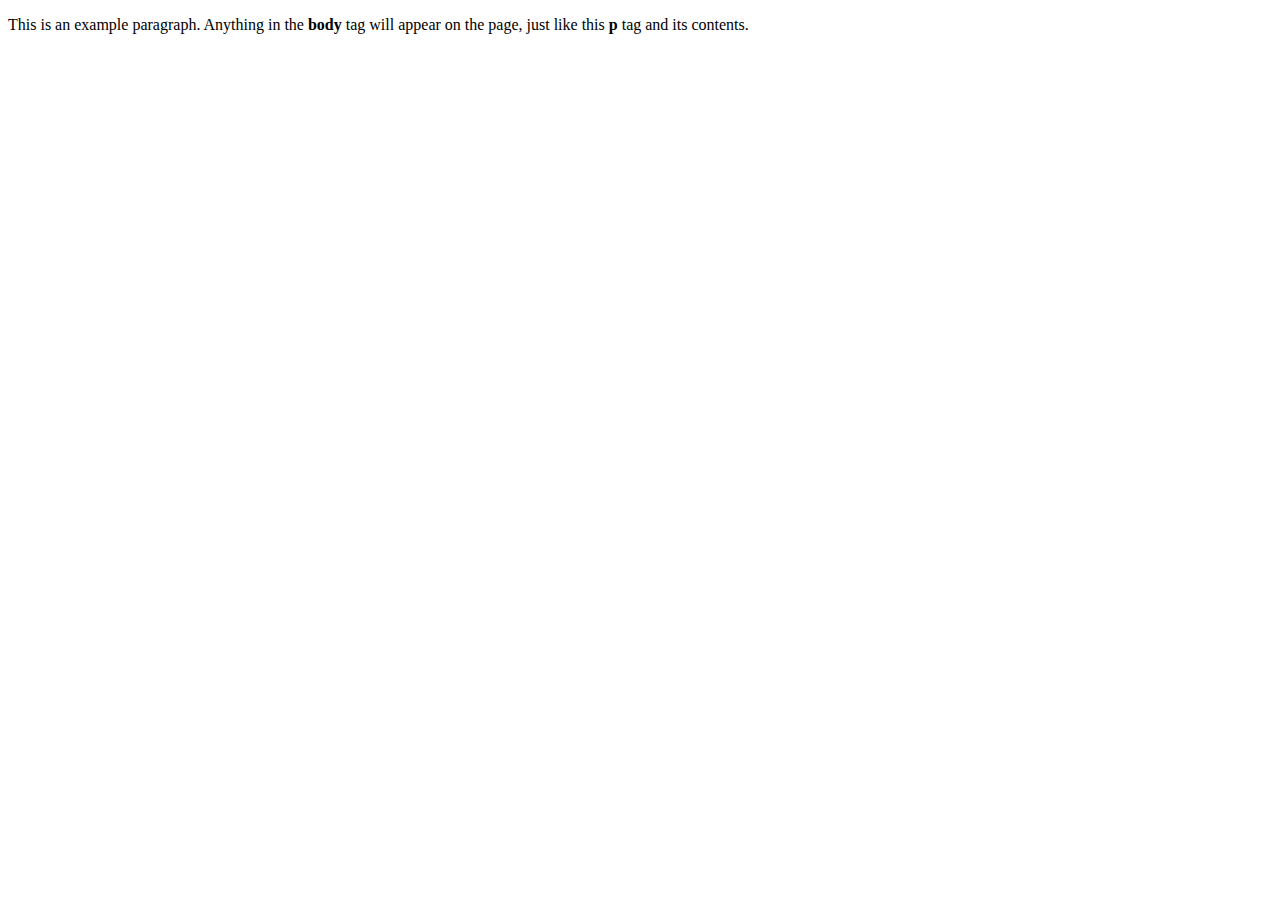
==== index.html @ 9cbc8c25 "create index v3" ====
<!doctype html>
<html>
  <head>
    <title>This is the title of the webpage!</title>
  </head>
  <body>
    <p>This is an example paragraph. Anything in the <strong>body</strong> tag will appear on the page, just like this <strong>p</strong> tag and its contents.</p>
  </body>
</html>
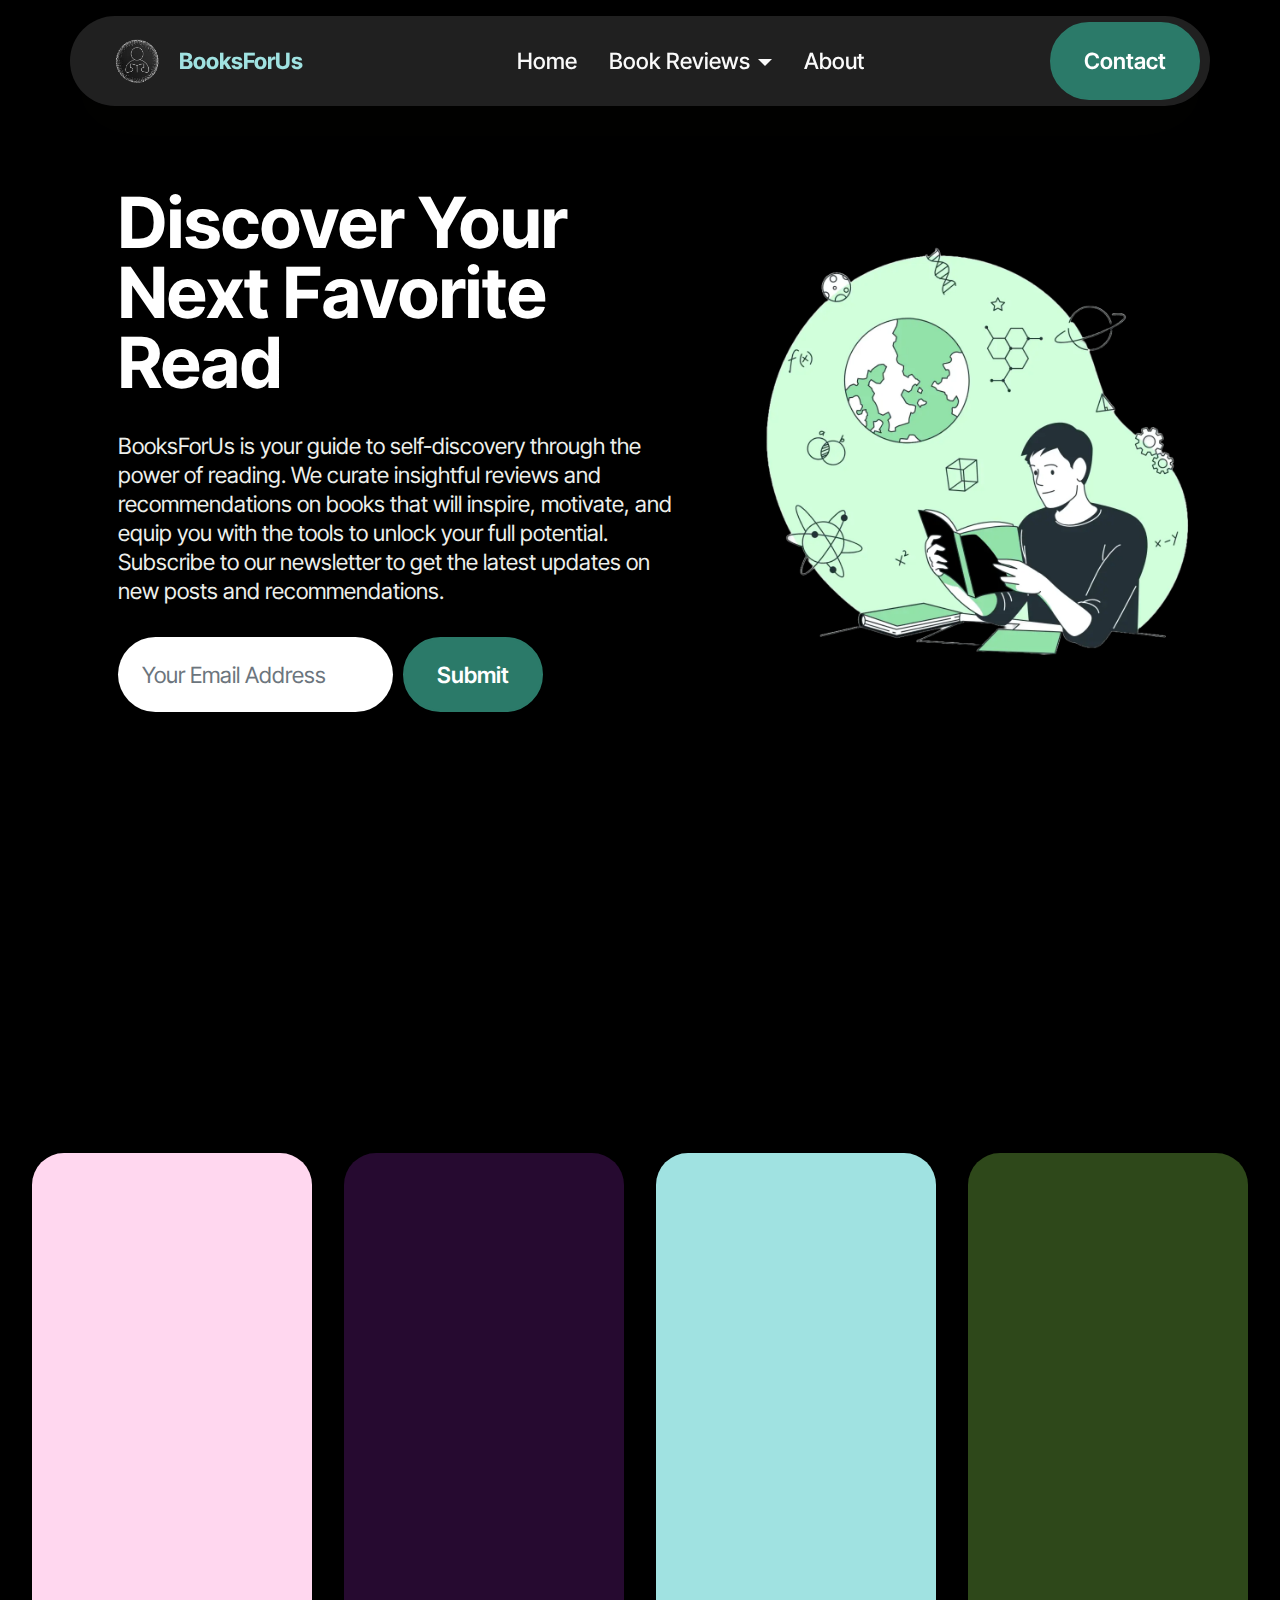
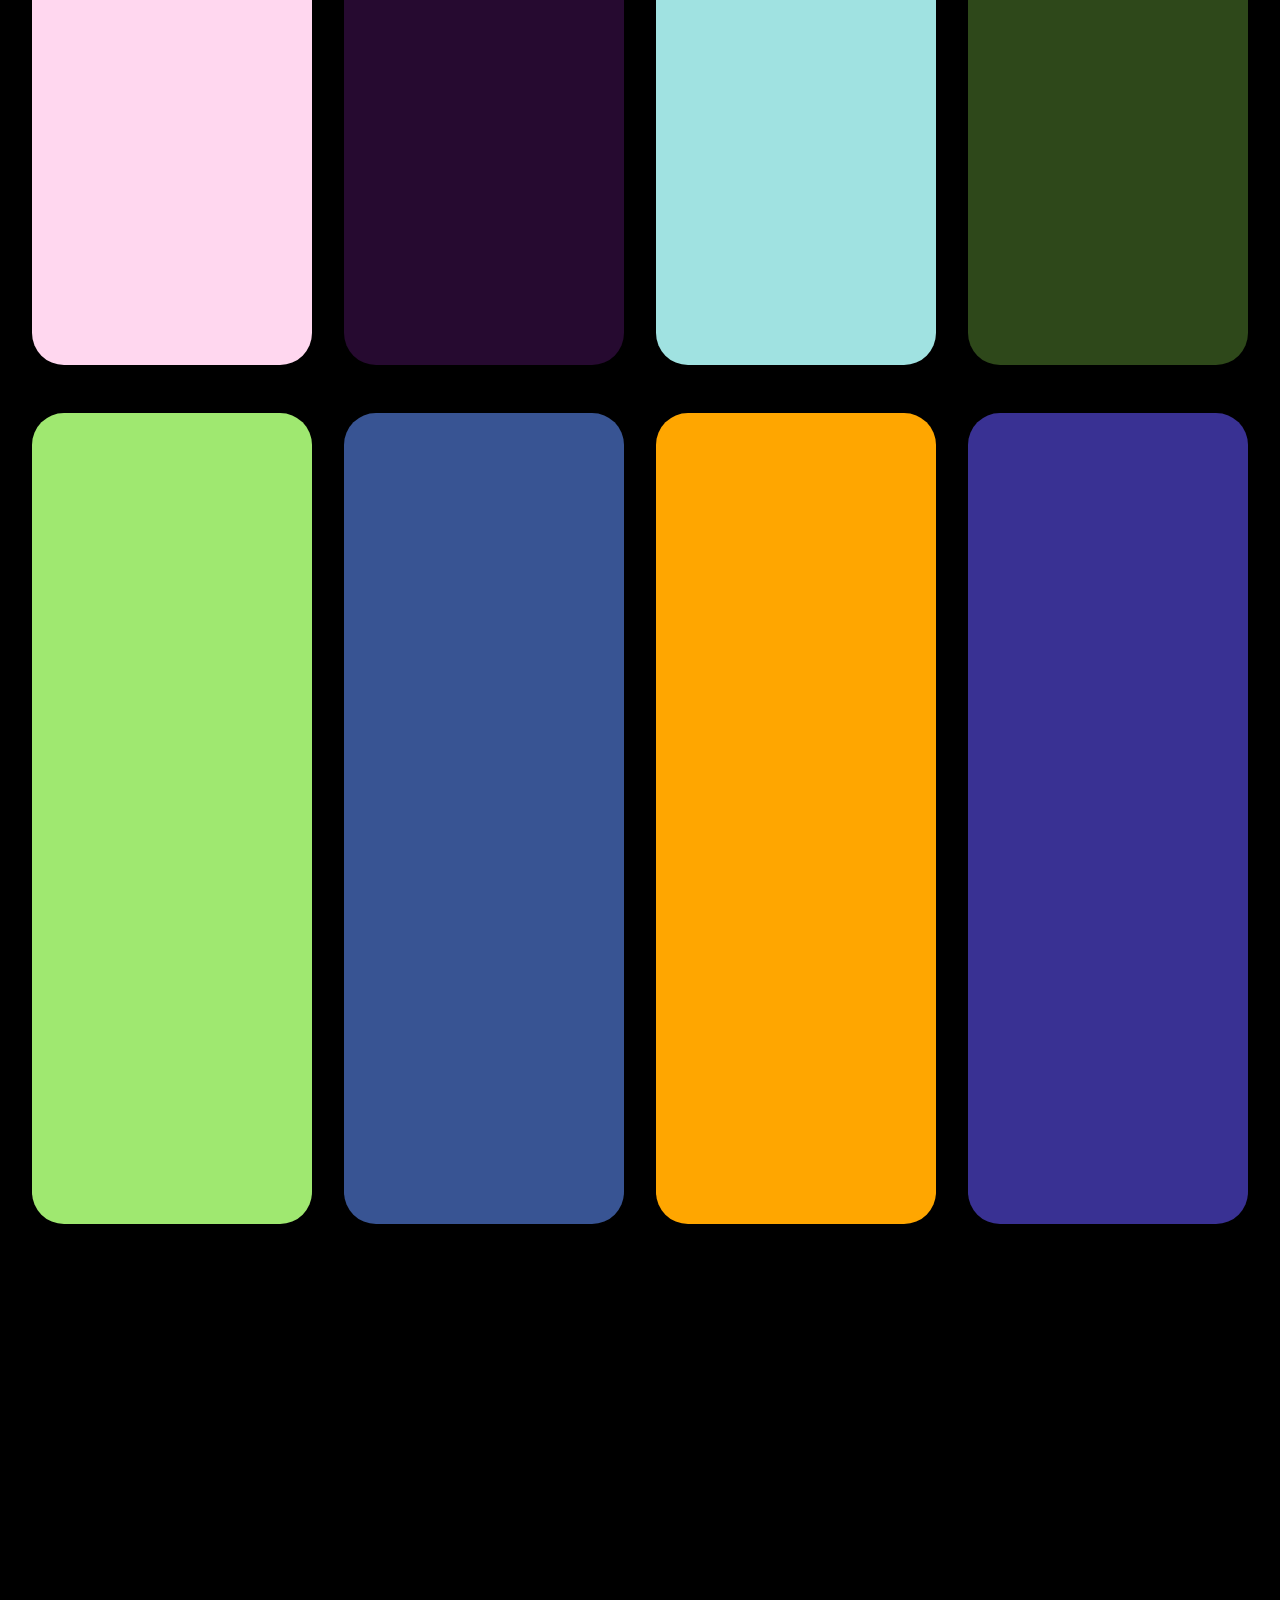
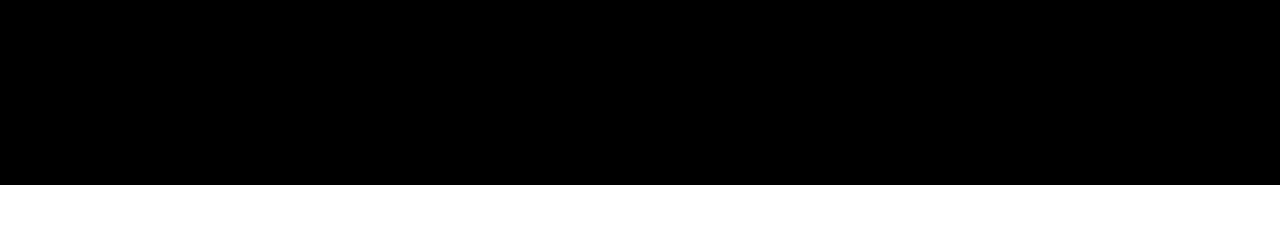
==== commit 1c40be1a: "V1 Draft" ====
--- a/index.html
+++ b/index.html
@@ -1,9 +1,320 @@
-<!doctype html>
-<html>
-  <head>
-    <title>This is the title of the webpage!</title>
-  </head>
-  <body>
-    <p>This is an example paragraph. Anything in the <strong>body</strong> tag will appear on the page, just like this <strong>p</strong> tag and its contents.</p>
+<!DOCTYPE html>
+<html  >
+<head>
+  <!-- Site made with Mobirise Website Builder v5.9.6, https://mobirise.com -->
+  <meta charset="UTF-8">
+  <meta http-equiv="X-UA-Compatible" content="IE=edge">
+  <meta name="generator" content="Mobirise v5.9.6, mobirise.com">
+  <meta name="twitter:card" content="summary_large_image"/>
+  <meta name="twitter:image:src" content="assets/images/index-meta.png">
+  <meta property="og:image" content="assets/images/index-meta.png">
+  <meta name="twitter:title" content="Books For Us">
+  <meta name="viewport" content="width=device-width, initial-scale=1, minimum-scale=1">
+  <link rel="shortcut icon" href="assets/images/screen-shot-2023-12-08-at-5.05.07-pm-96x90.png" type="image/x-icon">
+  <meta name="description" content="BooksForUs is your guide to self-discovery through the power of reading. We curate insightful reviews and recommendations on books that will inspire, motivate, and equip you with the tools to unlock your full potential. Subscribe to our newsletter to get the latest updates on new posts and recommendations.">
+  
+  
+  <title>Books For Us</title>
+  <link rel="stylesheet" href="assets/web/assets/mobirise-icons2/mobirise2.css">
+  <link rel="stylesheet" href="assets/bootstrap/css/bootstrap.min.css">
+  <link rel="stylesheet" href="assets/bootstrap/css/bootstrap-grid.min.css">
+  <link rel="stylesheet" href="assets/bootstrap/css/bootstrap-reboot.min.css">
+  <link rel="stylesheet" href="assets/animatecss/animate.css">
+  <link rel="stylesheet" href="assets/dropdown/css/style.css">
+  <link rel="stylesheet" href="assets/socicon/css/styles.css">
+  <link rel="stylesheet" href="assets/theme/css/style.css">
+  <link rel="preload" href="https://fonts.googleapis.com/css?family=Inter+Tight:100,200,300,400,500,600,700,800,900,100i,200i,300i,400i,500i,600i,700i,800i,900i&display=swap" as="style" onload="this.onload=null;this.rel='stylesheet'">
+  <noscript><link rel="stylesheet" href="https://fonts.googleapis.com/css?family=Inter+Tight:100,200,300,400,500,600,700,800,900,100i,200i,300i,400i,500i,600i,700i,800i,900i&display=swap"></noscript>
+  <link rel="preload" as="style" href="assets/mobirise/css/mbr-additional.css"><link rel="stylesheet" href="assets/mobirise/css/mbr-additional.css" type="text/css">
+
+  
+  
+  
+</head>
+<body>
+  
+  <section data-bs-version="5.1" class="menu menu2 cid-tJS6tZXiPa" once="menu" id="menu02-0">
+	
+
+	<nav class="navbar navbar-dropdown navbar-fixed-top navbar-expand-lg">
+		<div class="container">
+			<div class="navbar-brand">
+				<span class="navbar-logo">
+					
+						<img src="assets/images/screen-shot-2023-12-08-at-5.05.07-pm-96x90.webp" alt="" style="height: 3rem;">
+					
+				</span>
+				<span class="navbar-caption-wrap"><a class="navbar-caption text-warning display-4" href="index.html#header05-1">BooksForUs</a></span>
+			</div>
+			<button class="navbar-toggler" type="button" data-toggle="collapse" data-bs-toggle="collapse" data-target="#navbarSupportedContent" data-bs-target="#navbarSupportedContent" aria-controls="navbarNavAltMarkup" aria-expanded="false" aria-label="Toggle navigation">
+				<div class="hamburger">
+					<span></span>
+					<span></span>
+					<span></span>
+					<span></span>
+				</div>
+			</button>
+			<div class="collapse navbar-collapse" id="navbarSupportedContent">
+				<ul class="navbar-nav nav-dropdown" data-app-modern-menu="true"><li class="nav-item">
+						<a class="nav-link link text-white display-4" href="index.html#header01-7">Home</a>
+					</li><li class="nav-item dropdown open"><a class="nav-link link text-white dropdown-toggle show display-4" href="index.html#header01-7" data-toggle="dropdown-submenu" data-bs-toggle="dropdown" data-bs-auto-close="outside" aria-expanded="true">Book Reviews</a><div class="dropdown-menu show" aria-labelledby="dropdown-133" data-bs-popper="none"><a class="text-white dropdown-item display-4" href="index.html#header01-7">Mental Health</a><a class="text-white dropdown-item display-4" href="index.html#header01-7">Relationships</a><a class="text-white dropdown-item display-4" href="index.html#header01-7">Business &amp; Money</a><a class="text-white dropdown-item display-4" href="index.html#header01-7">Identity</a><a class="text-white dropdown-item display-4" href="index.html#header01-7">Self Help &amp; Growth</a><a class="text-white dropdown-item display-4" href="index.html#header01-7">Biography</a><a class="text-white dropdown-item display-4" href="index.html#header01-7">History &amp; Politics</a><a class="text-white dropdown-item display-4" href="index.html#header01-7">Motivational</a></div></li><li class="nav-item"><a class="nav-link link text-white display-4" href="index.html#header01-7">About&nbsp;</a></li></ul>
+				
+				<div class="navbar-buttons mbr-section-btn"><a class="btn btn-primary display-4" href="index.html#form02-6">Contact</a></div>
+			</div>
+		</div>
+	</nav>
+</section>
+
+<section data-bs-version="5.1" class="header8 cid-tXThsUOUrI mbr-fullscreen" id="header08-1j">
+	
+
+	
+
+	<div class="container">
+		<div class="row content-wrapper justify-content-center">
+			<div class="col-lg-7 mbr-form">
+				<div class="text-wrapper align-left" data-form-type="formoid">
+					<form action="https://mobirise.eu/" method="POST" class="mbr-form form-with-styler" data-form-title="Form Name"><input type="hidden" name="email" data-form-email="true" value="gxolTxl6V6UDRHkq6LLAkB4/7pZUHhtJHlPpBzztXc1iZRBst9deMXj/pMwbUD6mx8cza3lfNUG60/pJycIBjsw+AuVzIJpiSoUyyfLAB7jwvMt3BqZu/JYSrRgs6P+x">
+						<div class="dragArea row">
+							<div class="col-lg-12 col-md-12 col-sm-12">
+								<h1 class="mbr-section-title mbr-fonts-style mb-4 display-1"><strong>Discover Your Next Favorite Read</strong></h1>
+							</div>
+							<div class="col-lg-12 col-md-12 col-sm-12">
+								<p class="mbr-text mbr-fonts-style mb-4 display-7">
+									BooksForUs is your guide to self-discovery through the power of reading. We curate insightful reviews and recommendations on books that will inspire, motivate, and equip you with the tools to unlock your full potential. Subscribe to our newsletter to get the latest updates on new posts and recommendations.</p>
+							</div>
+							<div data-for="email" class="col-lg-6 col-md-6 col-sm-12">
+								<input type="email" name="email" data-form-field="email" class="form-control display-7" value="" placeholder="Your Email Address" id="email-header08-1j">
+							</div>
+							<div class="col-auto mbr-section-btn"><button type="submit" class="w-100 btn btn-primary display-7">Submit</button></div>
+							<div class="row">
+								<div hidden="hidden" data-form-alert="" class="alert alert-success col-12">Thanks for subscribing!</div>
+								<div hidden="hidden" data-form-alert-danger="" class="alert alert-danger col-12">
+									Oops...! some problem!
+								</div>
+							</div>
+						</div>
+					</form>
+				</div>
+			</div>
+			<div class="col-lg-5 col-12">
+				<div class="image-wrapper">
+					<img class="w-100" src="assets/images/screen-shot-2023-12-08-at-7.21.43-pm-1036x960.webp" alt="Mobirise Website Builder">
+				</div>
+			</div>
+		</div>
+	</div>
+</section>
+
+<section data-bs-version="5.1" class="features1 cid-tXTt92SCOj" id="features01-1n">
+  
+
+  
+  
+  <div class="container-fluid">
+    <div class="row justify-content-center mb-5">
+      <div class="col-12 content-head">
+        <h3 class="mbr-section-title mbr-fonts-style align-center mb-0 display-2">
+          <strong>Book Reviews By Genre</strong><br><strong><br></strong></h3>
+        
+      </div>
+    </div>
+    <div class="row justify-content-center">
+      <div class="col-sm-6 col-md-12 mb-3 mb-lg-0 col-lg-3">
+        <div class="card-wrap card1">
+          <div class="image-wrap">
+            <img src="assets/images/screen-shot-2023-12-08-at-8.50.17-pm-889x679.webp" alt="Mobirise Website Builder">
+            
+          </div>
+          <div class="content-wrap">
+            <h5 class="mbr-card-title card-title1 mbr-fonts-style align-left mb-2 display-5"><strong>Mental Health</strong></h5>
+            
+            <p class="card-text1 mbr-fonts-style align-left mb-3 display-7">Understanding your mind, empowering your life.<br></p>
+            <div class="mbr-section-btn align-left content-footer"><a class="btn article-btn btn-info display-7" href="https://mobiri.se"><strong>Reviews</strong></a></div>
+          </div>
+        </div>
+      </div>
+
+      <div class="col-sm-6 col-md-12 mb-3 mb-lg-0 col-lg-3">
+        <div class="card-wrap card2">
+          <div class="image-wrap">
+            <img src="assets/images/screen-shot-2023-12-08-at-8.45.40-pm-902x664.webp" alt="Mobirise Website Builder">
+            
+          </div>
+          <div class="content-wrap">
+            <h5 class="mbr-card-title card-title2 mbr-fonts-style align-left mb-2 display-5"><strong>Relationships</strong></h5>
+            
+            <p class="card-text2 mbr-fonts-style align-left mb-3 display-7">Navigating love, loss, and everything in between.<br>
+            </p>
+            <div class="mbr-section-btn btn-section align-left content-footer"><a class="btn article-btn btn-white display-7" href="https://mobiri.se"><strong>Reviews</strong></a></div>
+          </div>
+        </div>
+      </div>
+      <div class="col-sm-6 col-md-12 mb-3 mb-lg-0 col-lg-3">
+        <div class="card-wrap card3">
+          <div class="image-wrap">
+            <img src="assets/images/screen-shot-2023-12-08-at-8.55.45-pm-843x639.webp" alt="Mobirise Website Builder">
+            
+          </div>
+          <div class="content-wrap">
+            <h5 class="mbr-card-title card-title3 mbr-fonts-style align-left mb-2 display-5">
+              <strong>Business &amp; Money</strong></h5>
+            
+            <p class="card-text3 mbr-fonts-style align-left mb-3 display-7">Essential guides to business and financial success.<br></p>
+            <div class="mbr-section-btn btn-section align-left content-footer"><a class="btn article-btn btn-black display-7" href="https://mobiri.se"><strong>Reviews</strong></a></div>
+          </div>
+        </div>
+      </div>
+
+      <div class="col-sm-6 col-md-12 col-lg-3">
+        <div class="card-wrap card4">
+          <div class="image-wrap">
+            <img src="assets/images/screen-shot-2023-12-08-at-10.03.27-pm-902x726.webp" alt="Mobirise Website Builder">
+            
+          </div>
+          <div class="content-wrap">
+            <h5 class="mbr-card-title card-title4 mbr-fonts-style align-left mb-2 display-5"><strong>Identity</strong></h5>
+            
+            <p class="card-text4 mbr-fonts-style align-left mb-3 display-7">Exploring the depths of self, discovering your truth.<br></p>
+            <div class="mbr-section-btn btn-section align-left content-footer"><a class="btn article-btn btn-primary display-7" href="https://mobiri.se"><strong>Reviews</strong></a></div>
+          </div>
+        </div>
+      </div>
+    </div>
+  </div>
+</section>
+
+<section data-bs-version="5.1" class="features1 cid-tXTIv6I5o4" id="features01-1p">
+  
+
+  
+  
+  <div class="container-fluid">
+    <div class="row justify-content-center mb-5">
+      
+    </div>
+    <div class="row justify-content-center">
+      <div class="col-sm-6 col-md-12 mb-3 mb-lg-0 col-lg-3">
+        <div class="card-wrap card1">
+          <div class="image-wrap">
+            <img src="assets/images/screen-shot-2023-12-08-at-9.42.19-pm-902x766.webp" alt="Mobirise Website Builder">
+            
+          </div>
+          <div class="content-wrap">
+            <h5 class="mbr-card-title card-title1 mbr-fonts-style align-left mb-2 display-5"><strong>Self Help &amp; Growth</strong></h5>
+            
+            <p class="card-text1 mbr-fonts-style align-left mb-3 display-7">Investing in yourself, for a brighter future.<br></p>
+            <div class="mbr-section-btn align-left content-footer"><a class="btn article-btn btn-info display-7" href="https://mobiri.se"><strong>Reviews</strong></a></div>
+          </div>
+        </div>
+      </div>
+
+      <div class="col-sm-6 col-md-12 mb-3 mb-lg-0 col-lg-3">
+        <div class="card-wrap card2">
+          <div class="image-wrap">
+            <img src="assets/images/screen-shot-2023-12-08-at-9.59.22-pm-902x719.webp" alt="Mobirise Website Builder">
+            
+          </div>
+          <div class="content-wrap">
+            <h5 class="mbr-card-title card-title2 mbr-fonts-style align-left mb-2 display-5"><strong>Biography</strong></h5>
+            
+            <p class="card-text2 mbr-fonts-style align-left mb-3 display-7">Connecting with the human experience through remarkable stories.<br>
+            </p>
+            <div class="mbr-section-btn btn-section align-left content-footer"><a class="btn article-btn btn-white display-7" href="https://mobiri.se"><strong>Reviews</strong></a></div>
+          </div>
+        </div>
+      </div>
+      <div class="col-sm-6 col-md-12 mb-3 mb-lg-0 col-lg-3">
+        <div class="card-wrap card3">
+          <div class="image-wrap">
+            <img src="assets/images/screen-shot-2023-12-08-at-10.01.09-pm-902x755.webp" alt="Mobirise Website Builder">
+            
+          </div>
+          <div class="content-wrap">
+            <h5 class="mbr-card-title card-title3 mbr-fonts-style align-left mb-2 display-5"><strong>History &amp; Politics</strong></h5>
+            
+            <p class="card-text3 mbr-fonts-style align-left mb-3 display-7">Understanding the past that shapes the future.<br></p>
+            <div class="mbr-section-btn btn-section align-left content-footer"><a class="btn article-btn btn-black display-7" href="https://mobiri.se"><strong>Reviews</strong></a></div>
+          </div>
+        </div>
+      </div>
+
+      <div class="col-sm-6 col-md-12 col-lg-3">
+        <div class="card-wrap card4">
+          <div class="image-wrap">
+            <img src="assets/images/screen-shot-2023-12-08-at-9.05.30-pm-895x739.webp" alt="Mobirise Website Builder">
+            
+          </div>
+          <div class="content-wrap">
+            <h5 class="mbr-card-title card-title4 mbr-fonts-style align-left mb-2 display-5"><strong>Motivational</strong></h5>
+            
+            <p class="card-text4 mbr-fonts-style align-left mb-3 display-7">Believe in yourself, anything is possible with discipline.
+            </p>
+            <div class="mbr-section-btn btn-section align-left content-footer"><a class="btn article-btn btn-primary display-7" href="https://mobiri.se"><strong>Reviews</strong></a></div>
+          </div>
+        </div>
+      </div>
+    </div>
+  </div>
+</section>
+
+<section data-bs-version="5.1" class="footer1 programm5 cid-tJS9NNcTLZ" once="footers" id="footer03-8">
+
+        
+
+    
+
+    <div class="container">
+        <div class="row">
+
+            <div class="row-links mb-4">
+                <ul class="header-menu">
+                  
+                  
+                  
+                  
+                <li class="header-menu-item mbr-fonts-style display-5"><a href="index.html#header01-7" class="text-danger">About</a></li><li class="header-menu-item mbr-fonts-style display-5"><a href="index.html#features04-w" class="text-danger text-primary">Services</a></li><li class="header-menu-item mbr-fonts-style display-5"><a href="index.html#contacts02-9" class="text-danger">Contacts</a></li></ul>
+              </div>
+
+            <div class="col-12">
+                <div class="social-row">
+                    <div class="soc-item">
+                        <a href="https://mobiri.se/" target="_blank">
+                            <span class="mbr-iconfont socicon socicon-facebook display-7"></span>
+                        </a>
+                    </div>
+                    <div class="soc-item">
+                        <a href="https://mobiri.se/" target="_blank">
+                            <span class="mbr-iconfont socicon-twitter socicon"></span>
+                        </a>
+                    </div>
+                    <div class="soc-item">
+                        <a href="https://mobiri.se/" target="_blank">
+                            <span class="mbr-iconfont socicon-instagram socicon"></span>
+                        </a>
+                    </div>
+                    <div class="soc-item">
+                        <a href="https://mobiri.se/" target="_blank">
+                            <span class="mbr-iconfont socicon-tiktok socicon"></span>
+                        </a>
+                    </div>
+                    <div class="soc-item">
+                        <a href="https://mobiri.se/" target="_blank">
+                            <span class="mbr-iconfont socicon-youtube socicon"></span>
+                        </a>
+                    </div>
+                </div>
+            </div>
+            <div class="col-12 mt-5">
+                <p class="mbr-fonts-style copyright display-7">
+                    © Copyright 2030 Booksforus - All Rights Reserved
+                </p>
+            </div>
+        </div>
+    </div>
+</section><section class="display-7" style="padding: 0;align-items: center;justify-content: center;flex-wrap: wrap;    align-content: center;display: flex;position: relative;height: 4rem;"><a href="https://mobiri.se/1285748" style="flex: 1 1;height: 4rem;position: absolute;width: 100%;z-index: 1;"><img alt="" style="height: 4rem;" src="[data-uri]"></a><p style="margin: 0;text-align: center;" class="display-7">&#8204;</p><a style="z-index:1" href="https://mobirise.com/drag-drop-website-builder.html">Drag & Drop Website Builder</a></section><script src="assets/bootstrap/js/bootstrap.bundle.min.js"></script>  <script src="assets/smoothscroll/smooth-scroll.js"></script>  <script src="assets/ytplayer/index.js"></script>  <script src="assets/dropdown/js/navbar-dropdown.js"></script>  <script src="assets/theme/js/script.js"></script>  <script src="assets/formoid/formoid.min.js"></script>  
+  
+  
+  <input name="animation" type="hidden">
   </body>
 </html>--- a/assets/web/assets/mobirise-icons2/mobirise2.css
+++ b/assets/web/assets/mobirise-icons2/mobirise2.css
@@ -0,0 +1,498 @@
+@font-face {
+  font-family: 'Moririse2';
+  font-display: swap;
+  src:  url('mobirise2.eot?f2bix4');
+  src:  url('mobirise2.eot?f2bix4#iefix') format('embedded-opentype'),
+    url('mobirise2.ttf?f2bix4') format('truetype'),
+    url('mobirise2.woff?f2bix4') format('woff'),
+    url('mobirise2.svg?f2bix4#mobirise2') format('svg');
+  font-weight: normal;
+  font-style: normal;
+}
+
+[class^="mobi-"], [class*=" mobi-"] {
+  /* use !important to prevent issues with browser extensions that change fonts */
+  font-family: 'Moririse2' !important;
+  speak: none;
+  font-style: normal;
+  font-weight: normal;
+  font-variant: normal;
+  text-transform: none;
+  line-height: 1;
+
+  /* Better Font Rendering =========== */
+  -webkit-font-smoothing: antialiased;
+  -moz-osx-font-smoothing: grayscale;
+}
+
+.mobi-mbri-add-submenu:before {
+  content: "\e900";
+}
+.mobi-mbri-alert:before {
+  content: "\e901";
+}
+.mobi-mbri-align-center:before {
+  content: "\e902";
+}
+.mobi-mbri-align-justify:before {
+  content: "\e903";
+}
+.mobi-mbri-align-left:before {
+  content: "\e904";
+}
+.mobi-mbri-align-right:before {
+  content: "\e905";
+}
+.mobi-mbri-android:before {
+  content: "\e906";
+}
+.mobi-mbri-apple:before {
+  content: "\e907";
+}
+.mobi-mbri-arrow-down:before {
+  content: "\e908";
+}
+.mobi-mbri-arrow-next:before {
+  content: "\e909";
+}
+.mobi-mbri-arrow-prev:before {
+  content: "\e90a";
+}
+.mobi-mbri-arrow-up:before {
+  content: "\e90b";
+}
+.mobi-mbri-bold:before {
+  content: "\e90c";
+}
+.mobi-mbri-bookmark:before {
+  content: "\e90d";
+}
+.mobi-mbri-bootstrap:before {
+  content: "\e90e";
+}
+.mobi-mbri-briefcase:before {
+  content: "\e90f";
+}
+.mobi-mbri-browse:before {
+  content: "\e910";
+}
+.mobi-mbri-bulleted-list:before {
+  content: "\e911";
+}
+.mobi-mbri-calendar:before {
+  content: "\e912";
+}
+.mobi-mbri-camera:before {
+  content: "\e913";
+}
+.mobi-mbri-cart-add:before {
+  content: "\e914";
+}
+.mobi-mbri-cart-full:before {
+  content: "\e915";
+}
+.mobi-mbri-cash:before {
+  content: "\e916";
+}
+.mobi-mbri-change-style:before {
+  content: "\e917";
+}
+.mobi-mbri-chat:before {
+  content: "\e918";
+}
+.mobi-mbri-clock:before {
+  content: "\e919";
+}
+.mobi-mbri-close:before {
+  content: "\e91a";
+}
+.mobi-mbri-cloud:before {
+  content: "\e91b";
+}
+.mobi-mbri-code:before {
+  content: "\e91c";
+}
+.mobi-mbri-contact-form:before {
+  content: "\e91d";
+}
+.mobi-mbri-credit-card:before {
+  content: "\e91e";
+}
+.mobi-mbri-cursor-click:before {
+  content: "\e91f";
+}
+.mobi-mbri-cust-feedback:before {
+  content: "\e920";
+}
+.mobi-mbri-database:before {
+  content: "\e921";
+}
+.mobi-mbri-delivery:before {
+  content: "\e922";
+}
+.mobi-mbri-desktop:before {
+  content: "\e923";
+}
+.mobi-mbri-devices:before {
+  content: "\e924";
+}
+.mobi-mbri-down:before {
+  content: "\e925";
+}
+.mobi-mbri-download-2:before {
+  content: "\e926";
+}
+.mobi-mbri-download:before {
+  content: "\e927";
+}
+.mobi-mbri-drag-n-drop-2:before {
+  content: "\e928";
+}
+.mobi-mbri-drag-n-drop:before {
+  content: "\e929";
+}
+.mobi-mbri-edit-2:before {
+  content: "\e92a";
+}
+.mobi-mbri-edit:before {
+  content: "\e92b";
+}
+.mobi-mbri-error:before {
+  content: "\e92c";
+}
+.mobi-mbri-extension:before {
+  content: "\e92d";
+}
+.mobi-mbri-features:before {
+  content: "\e92e";
+}
+.mobi-mbri-file:before {
+  content: "\e92f";
+}
+.mobi-mbri-flag:before {
+  content: "\e930";
+}
+.mobi-mbri-folder:before {
+  content: "\e931";
+}
+.mobi-mbri-gift:before {
+  content: "\e932";
+}
+.mobi-mbri-github:before {
+  content: "\e933";
+}
+.mobi-mbri-globe-2:before {
+  content: "\e934";
+}
+.mobi-mbri-globe:before {
+  content: "\e935";
+}
+.mobi-mbri-growing-chart:before {
+  content: "\e936";
+}
+.mobi-mbri-hearth:before {
+  content: "\e937";
+}
+.mobi-mbri-help:before {
+  content: "\e938";
+}
+.mobi-mbri-home:before {
+  content: "\e939";
+}
+.mobi-mbri-hot-cup:before {
+  content: "\e93a";
+}
+.mobi-mbri-idea:before {
+  content: "\e93b";
+}
+.mobi-mbri-image-gallery:before {
+  content: "\e93c";
+}
+.mobi-mbri-image-slider:before {
+  content: "\e93d";
+}
+.mobi-mbri-info:before {
+  content: "\e93e";
+}
+.mobi-mbri-italic:before {
+  content: "\e93f";
+}
+.mobi-mbri-key:before {
+  content: "\e940";
+}
+.mobi-mbri-laptop:before {
+  content: "\e941";
+}
+.mobi-mbri-layers:before {
+  content: "\e942";
+}
+.mobi-mbri-left-right:before {
+  content: "\e943";
+}
+.mobi-mbri-left:before {
+  content: "\e944";
+}
+.mobi-mbri-letter:before {
+  content: "\e945";
+}
+.mobi-mbri-like:before {
+  content: "\e946";
+}
+.mobi-mbri-link:before {
+  content: "\e947";
+}
+.mobi-mbri-lock:before {
+  content: "\e948";
+}
+.mobi-mbri-login:before {
+  content: "\e949";
+}
+.mobi-mbri-logout:before {
+  content: "\e94a";
+}
+.mobi-mbri-magic-stick:before {
+  content: "\e94b";
+}
+.mobi-mbri-map-pin:before {
+  content: "\e94c";
+}
+.mobi-mbri-menu:before {
+  content: "\e94d";
+}
+.mobi-mbri-mobile-2:before {
+  content: "\e94e";
+}
+.mobi-mbri-mobile-horizontal:before {
+  content: "\e94f";
+}
+.mobi-mbri-mobile:before {
+  content: "\e950";
+}
+.mobi-mbri-mobirise:before {
+  content: "\e951";
+}
+.mobi-mbri-more-horizontal:before {
+  content: "\e952";
+}
+.mobi-mbri-more-vertical:before {
+  content: "\e953";
+}
+.mobi-mbri-music:before {
+  content: "\e954";
+}
+.mobi-mbri-new-file:before {
+  content: "\e955";
+}
+.mobi-mbri-numbered-list:before {
+  content: "\e956";
+}
+.mobi-mbri-opened-folder:before {
+  content: "\e957";
+}
+.mobi-mbri-pages:before {
+  content: "\e958";
+}
+.mobi-mbri-paper-plane:before {
+  content: "\e959";
+}
+.mobi-mbri-paperclip:before {
+  content: "\e95a";
+}
+.mobi-mbri-phone:before {
+  content: "\e95b";
+}
+.mobi-mbri-photo:before {
+  content: "\e95c";
+}
+.mobi-mbri-photos:before {
+  content: "\e95d";
+}
+.mobi-mbri-pin:before {
+  content: "\e95e";
+}
+.mobi-mbri-play:before {
+  content: "\e95f";
+}
+.mobi-mbri-plus:before {
+  content: "\e960";
+}
+.mobi-mbri-preview:before {
+  content: "\e961";
+}
+.mobi-mbri-print:before {
+  content: "\e962";
+}
+.mobi-mbri-protect:before {
+  content: "\e963";
+}
+.mobi-mbri-question:before {
+  content: "\e964";
+}
+.mobi-mbri-quote-left:before {
+  content: "\e965";
+}
+.mobi-mbri-quote-right:before {
+  content: "\e966";
+}
+.mobi-mbri-redo:before {
+  content: "\e967";
+}
+.mobi-mbri-refresh:before {
+  content: "\e968";
+}
+.mobi-mbri-responsive-2:before {
+  content: "\e969";
+}
+.mobi-mbri-responsive:before {
+  content: "\e96a";
+}
+.mobi-mbri-right:before {
+  content: "\e96b";
+}
+.mobi-mbri-rocket:before {
+  content: "\e96c";
+}
+.mobi-mbri-sad-face:before {
+  content: "\e96d";
+}
+.mobi-mbri-sale:before {
+  content: "\e96e";
+}
+.mobi-mbri-save:before {
+  content: "\e96f";
+}
+.mobi-mbri-search:before {
+  content: "\e970";
+}
+.mobi-mbri-setting-2:before {
+  content: "\e971";
+}
+.mobi-mbri-setting-3:before {
+  content: "\e972";
+}
+.mobi-mbri-setting:before {
+  content: "\e973";
+}
+.mobi-mbri-share:before {
+  content: "\e974";
+}
+.mobi-mbri-shopping-bag:before {
+  content: "\e975";
+}
+.mobi-mbri-shopping-basket:before {
+  content: "\e976";
+}
+.mobi-mbri-shopping-cart:before {
+  content: "\e977";
+}
+.mobi-mbri-sites:before {
+  content: "\e978";
+}
+.mobi-mbri-smile-face:before {
+  content: "\e979";
+}
+.mobi-mbri-speed:before {
+  content: "\e97a";
+}
+.mobi-mbri-star:before {
+  content: "\e97b";
+}
+.mobi-mbri-success:before {
+  content: "\e97c";
+}
+.mobi-mbri-sun:before {
+  content: "\e97d";
+}
+.mobi-mbri-sun2:before {
+  content: "\e97e";
+}
+.mobi-mbri-tablet-vertical:before {
+  content: "\e97f";
+}
+.mobi-mbri-tablet:before {
+  content: "\e980";
+}
+.mobi-mbri-target:before {
+  content: "\e981";
+}
+.mobi-mbri-timer:before {
+  content: "\e982";
+}
+.mobi-mbri-to-ftp:before {
+  content: "\e983";
+}
+.mobi-mbri-to-local-drive:before {
+  content: "\e984";
+}
+.mobi-mbri-touch-swipe:before {
+  content: "\e985";
+}
+.mobi-mbri-touch:before {
+  content: "\e986";
+}
+.mobi-mbri-trash:before {
+  content: "\e987";
+}
+.mobi-mbri-underline:before {
+  content: "\e988";
+}
+.mobi-mbri-undo:before {
+  content: "\e989";
+}
+.mobi-mbri-unlink:before {
+  content: "\e98a";
+}
+.mobi-mbri-unlock:before {
+  content: "\e98b";
+}
+.mobi-mbri-up-down:before {
+  content: "\e98c";
+}
+.mobi-mbri-up:before {
+  content: "\e98d";
+}
+.mobi-mbri-update:before {
+  content: "\e98e";
+}
+.mobi-mbri-upload-2:before {
+  content: "\e98f";
+}
+.mobi-mbri-upload:before {
+  content: "\e990";
+}
+.mobi-mbri-user-2:before {
+  content: "\e991";
+}
+.mobi-mbri-user:before {
+  content: "\e992";
+}
+.mobi-mbri-users:before {
+  content: "\e993";
+}
+.mobi-mbri-video-play:before {
+  content: "\e994";
+}
+.mobi-mbri-video:before {
+  content: "\e995";
+}
+.mobi-mbri-watch:before {
+  content: "\e996";
+}
+.mobi-mbri-website-theme-2:before {
+  content: "\e997";
+}
+.mobi-mbri-website-theme:before {
+  content: "\e998";
+}
+.mobi-mbri-wifi:before {
+  content: "\e999";
+}
+.mobi-mbri-windows:before {
+  content: "\e99a";
+}
+.mobi-mbri-zoom-in:before {
+  content: "\e99b";
+}
+.mobi-mbri-zoom-out:before {
+  content: "\e99c";
+}
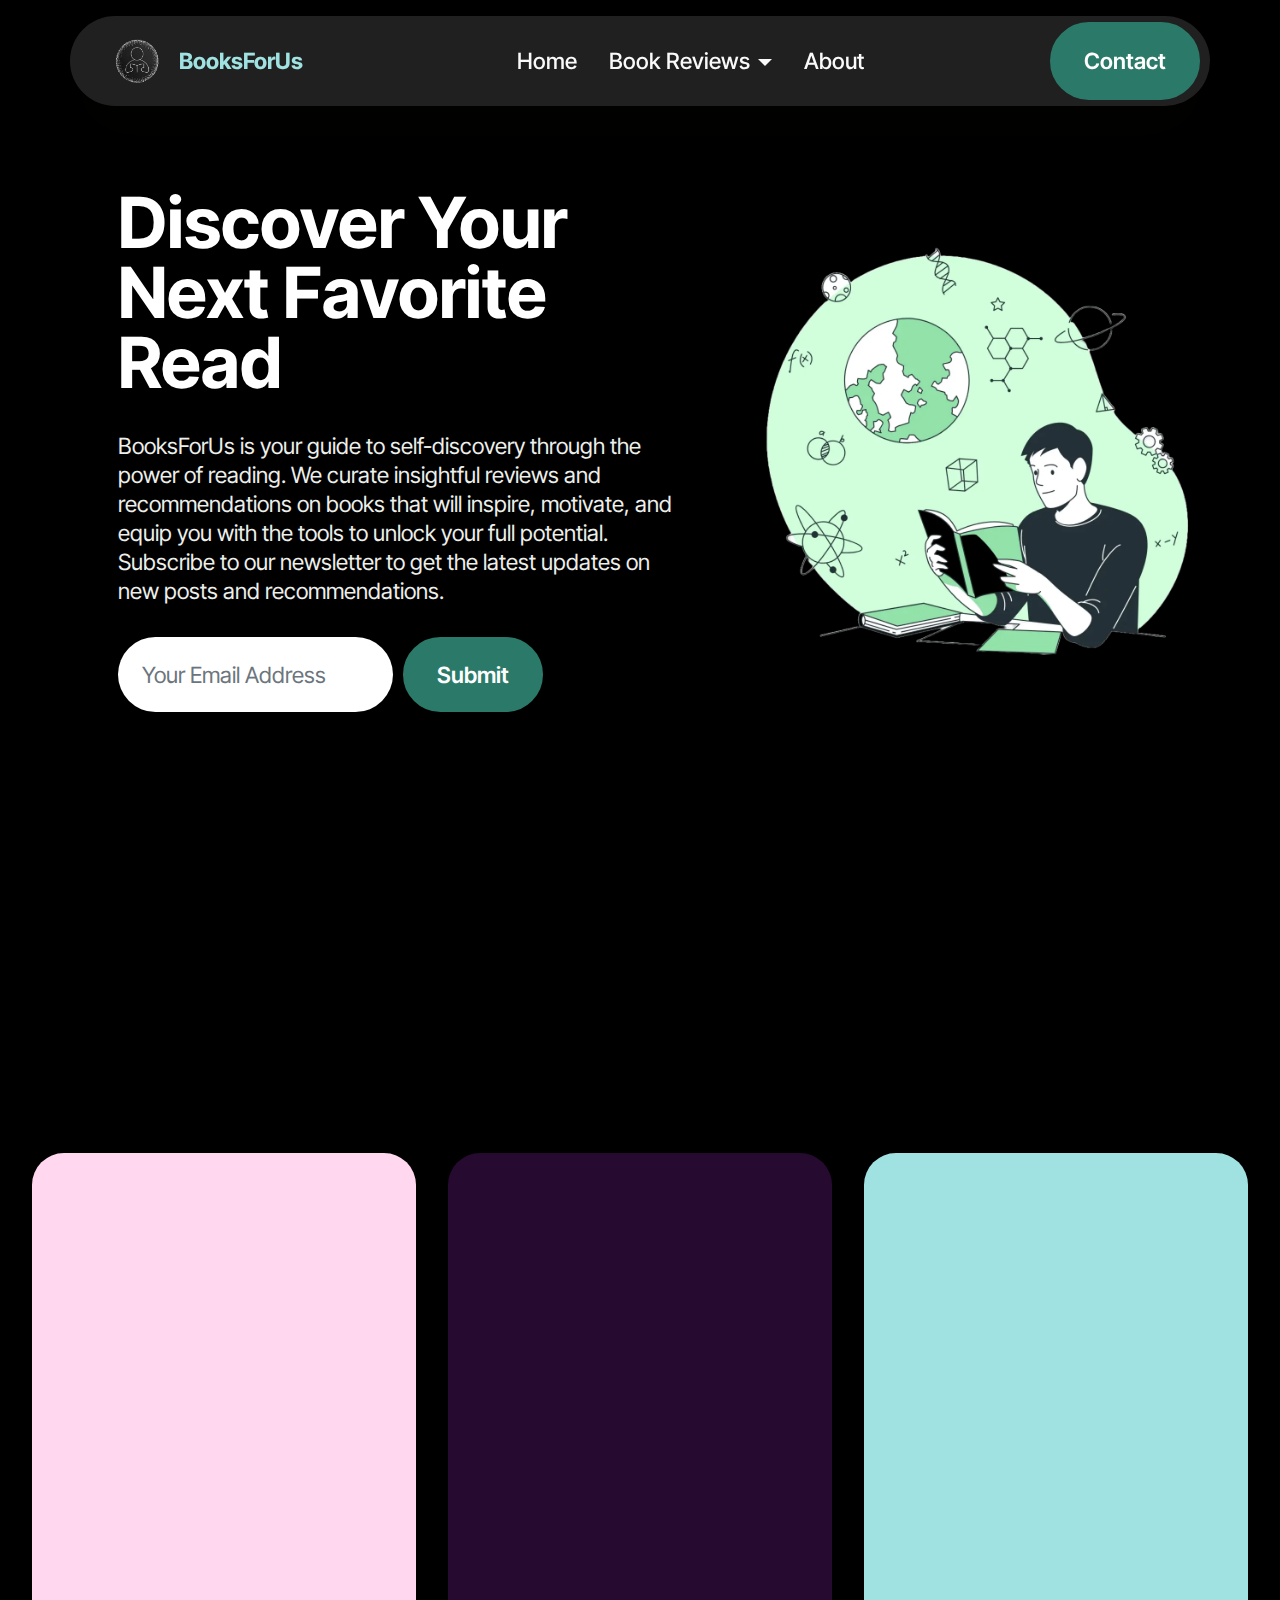
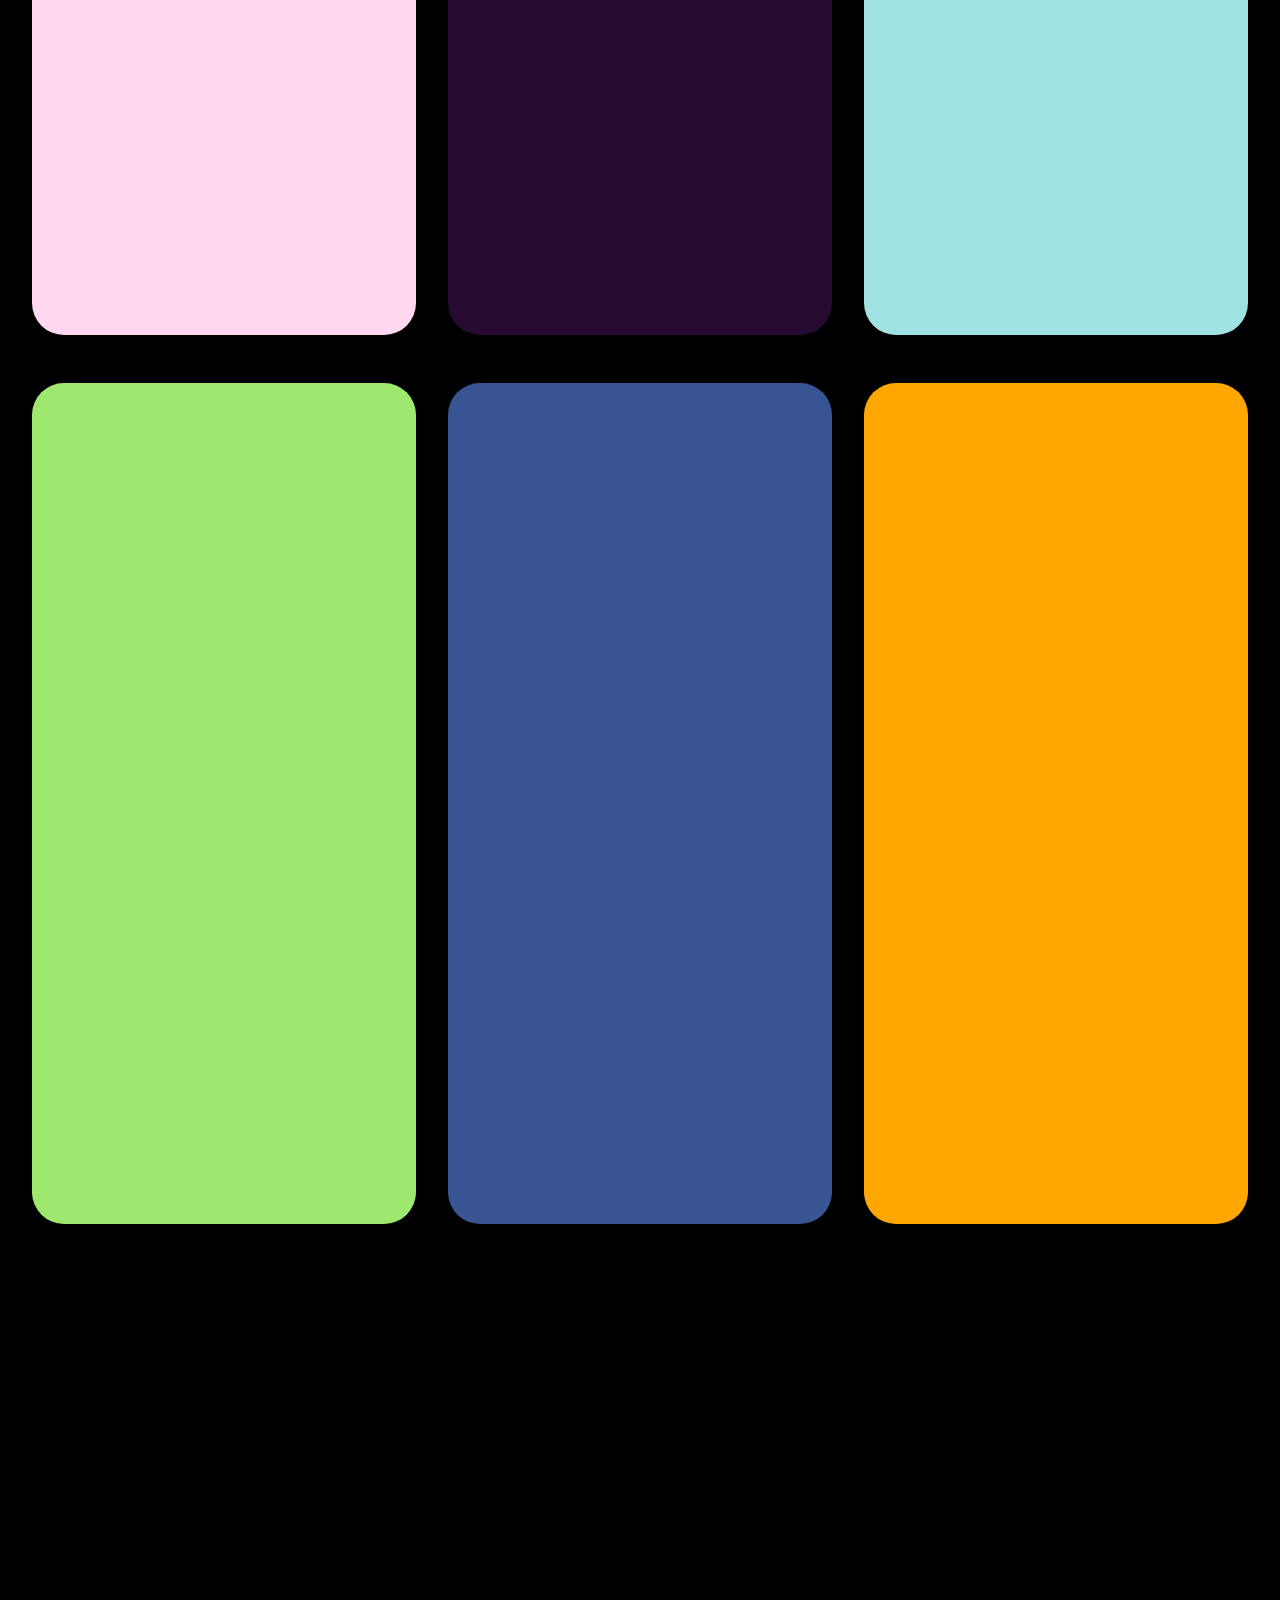
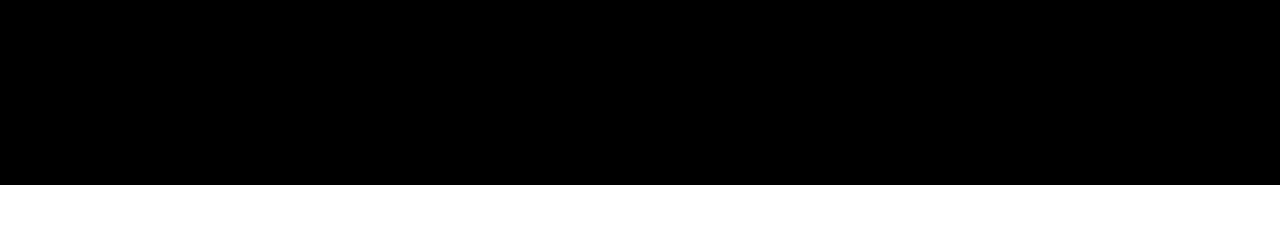
==== commit 9ac789a8: "Draft V1 Edits Consolidation" ====
--- a/index.html
+++ b/index.html
@@ -57,7 +57,7 @@
 			<div class="collapse navbar-collapse" id="navbarSupportedContent">
 				<ul class="navbar-nav nav-dropdown" data-app-modern-menu="true"><li class="nav-item">
 						<a class="nav-link link text-white display-4" href="index.html#header01-7">Home</a>
-					</li><li class="nav-item dropdown open"><a class="nav-link link text-white dropdown-toggle show display-4" href="index.html#header01-7" data-toggle="dropdown-submenu" data-bs-toggle="dropdown" data-bs-auto-close="outside" aria-expanded="true">Book Reviews</a><div class="dropdown-menu show" aria-labelledby="dropdown-133" data-bs-popper="none"><a class="text-white dropdown-item display-4" href="index.html#header01-7">Mental Health</a><a class="text-white dropdown-item display-4" href="index.html#header01-7">Relationships</a><a class="text-white dropdown-item display-4" href="index.html#header01-7">Business &amp; Money</a><a class="text-white dropdown-item display-4" href="index.html#header01-7">Identity</a><a class="text-white dropdown-item display-4" href="index.html#header01-7">Self Help &amp; Growth</a><a class="text-white dropdown-item display-4" href="index.html#header01-7">Biography</a><a class="text-white dropdown-item display-4" href="index.html#header01-7">History &amp; Politics</a><a class="text-white dropdown-item display-4" href="index.html#header01-7">Motivational</a></div></li><li class="nav-item"><a class="nav-link link text-white display-4" href="index.html#header01-7">About&nbsp;</a></li></ul>
+					</li><li class="nav-item dropdown"><a class="nav-link link text-white dropdown-toggle show display-4" href="index.html#header01-7" data-toggle="dropdown-submenu" data-bs-toggle="dropdown" data-bs-auto-close="outside" aria-expanded="true">Book Reviews</a><div class="dropdown-menu show" aria-labelledby="dropdown-133" data-bs-popper="none"><a class="text-white dropdown-item display-4" href="index.html#header01-7">Mental Health</a><a class="text-white dropdown-item display-4" href="index.html#header01-7">Relationships</a><a class="text-white dropdown-item display-4" href="index.html#header01-7">Business &amp; Money</a><a class="text-white dropdown-item display-4" href="index.html#header01-7">Identity</a><a class="text-white dropdown-item display-4" href="index.html#header01-7">Self Help &amp; Growth</a><a class="text-white dropdown-item display-4" href="index.html#header01-7">Biography</a><a class="text-white dropdown-item display-4" href="index.html#header01-7">History &amp; Politics</a><a class="text-white dropdown-item display-4" href="index.html#header01-7">Motivational</a></div></li><li class="nav-item"><a class="nav-link link text-white display-4" href="index.html#header01-7">About&nbsp;</a></li></ul>
 				
 				<div class="navbar-buttons mbr-section-btn"><a class="btn btn-primary display-4" href="index.html#form02-6">Contact</a></div>
 			</div>
@@ -74,7 +74,7 @@
 		<div class="row content-wrapper justify-content-center">
 			<div class="col-lg-7 mbr-form">
 				<div class="text-wrapper align-left" data-form-type="formoid">
-					<form action="https://mobirise.eu/" method="POST" class="mbr-form form-with-styler" data-form-title="Form Name"><input type="hidden" name="email" data-form-email="true" value="gxolTxl6V6UDRHkq6LLAkB4/7pZUHhtJHlPpBzztXc1iZRBst9deMXj/pMwbUD6mx8cza3lfNUG60/pJycIBjsw+AuVzIJpiSoUyyfLAB7jwvMt3BqZu/JYSrRgs6P+x">
+					<form action="https://mobirise.eu/" method="POST" class="mbr-form form-with-styler" data-form-title="Form Name"><input type="hidden" name="email" data-form-email="true" value="4JGgtux2f38KKmxZ/zDcaJ2CgK5U2O7F9fYBIv4XSixge4ywvGUk4wSWNEUfbMb7yXTDCLrT5H2GwRofyECj6brlqaJrGLZjDKVyLOLxQDcPZjHOUI1yNBiFx2LECCJ9">
 						<div class="dragArea row">
 							<div class="col-lg-12 col-md-12 col-sm-12">
 								<h1 class="mbr-section-title mbr-fonts-style mb-4 display-1"><strong>Discover Your Next Favorite Read</strong></h1>
@@ -120,22 +120,22 @@
       </div>
     </div>
     <div class="row justify-content-center">
-      <div class="col-sm-6 col-md-12 mb-3 mb-lg-0 col-lg-3">
+      <div class="col-sm-6 col-md-12 mb-3 mb-lg-0 col-lg-4">
         <div class="card-wrap card1">
           <div class="image-wrap">
             <img src="assets/images/screen-shot-2023-12-08-at-8.50.17-pm-889x679.webp" alt="Mobirise Website Builder">
             
           </div>
           <div class="content-wrap">
-            <h5 class="mbr-card-title card-title1 mbr-fonts-style align-left mb-2 display-5"><strong>Mental Health</strong></h5>
-            
-            <p class="card-text1 mbr-fonts-style align-left mb-3 display-7">Understanding your mind, empowering your life.<br></p>
+            <h5 class="mbr-card-title card-title1 mbr-fonts-style align-left mb-2 display-5"><strong>Mental Health&nbsp;</strong></h5>
+            
+            <p class="card-text1 mbr-fonts-style align-left mb-3 display-7">Understanding your mind, empowering your life.&nbsp;<br></p>
             <div class="mbr-section-btn align-left content-footer"><a class="btn article-btn btn-info display-7" href="https://mobiri.se"><strong>Reviews</strong></a></div>
           </div>
         </div>
       </div>
 
-      <div class="col-sm-6 col-md-12 mb-3 mb-lg-0 col-lg-3">
+      <div class="col-sm-6 col-md-12 mb-3 mb-lg-0 col-lg-4">
         <div class="card-wrap card2">
           <div class="image-wrap">
             <img src="assets/images/screen-shot-2023-12-08-at-8.45.40-pm-902x664.webp" alt="Mobirise Website Builder">
@@ -150,7 +150,7 @@
           </div>
         </div>
       </div>
-      <div class="col-sm-6 col-md-12 mb-3 mb-lg-0 col-lg-3">
+      <div class="col-sm-6 col-md-12 mb-3 mb-lg-0 col-lg-4">
         <div class="card-wrap card3">
           <div class="image-wrap">
             <img src="assets/images/screen-shot-2023-12-08-at-8.55.45-pm-843x639.webp" alt="Mobirise Website Builder">
@@ -158,7 +158,7 @@
           </div>
           <div class="content-wrap">
             <h5 class="mbr-card-title card-title3 mbr-fonts-style align-left mb-2 display-5">
-              <strong>Business &amp; Money</strong></h5>
+              <strong>Business, Money, Career</strong></h5>
             
             <p class="card-text3 mbr-fonts-style align-left mb-3 display-7">Essential guides to business and financial success.<br></p>
             <div class="mbr-section-btn btn-section align-left content-footer"><a class="btn article-btn btn-black display-7" href="https://mobiri.se"><strong>Reviews</strong></a></div>
@@ -166,20 +166,7 @@
         </div>
       </div>
 
-      <div class="col-sm-6 col-md-12 col-lg-3">
-        <div class="card-wrap card4">
-          <div class="image-wrap">
-            <img src="assets/images/screen-shot-2023-12-08-at-10.03.27-pm-902x726.webp" alt="Mobirise Website Builder">
-            
-          </div>
-          <div class="content-wrap">
-            <h5 class="mbr-card-title card-title4 mbr-fonts-style align-left mb-2 display-5"><strong>Identity</strong></h5>
-            
-            <p class="card-text4 mbr-fonts-style align-left mb-3 display-7">Exploring the depths of self, discovering your truth.<br></p>
-            <div class="mbr-section-btn btn-section align-left content-footer"><a class="btn article-btn btn-primary display-7" href="https://mobiri.se"><strong>Reviews</strong></a></div>
-          </div>
-        </div>
-      </div>
+      
     </div>
   </div>
 </section>
@@ -194,22 +181,22 @@
       
     </div>
     <div class="row justify-content-center">
-      <div class="col-sm-6 col-md-12 mb-3 mb-lg-0 col-lg-3">
+      <div class="col-sm-6 col-md-12 mb-3 mb-lg-0 col-lg-4">
         <div class="card-wrap card1">
           <div class="image-wrap">
             <img src="assets/images/screen-shot-2023-12-08-at-9.42.19-pm-902x766.webp" alt="Mobirise Website Builder">
             
           </div>
           <div class="content-wrap">
-            <h5 class="mbr-card-title card-title1 mbr-fonts-style align-left mb-2 display-5"><strong>Self Help &amp; Growth</strong></h5>
-            
-            <p class="card-text1 mbr-fonts-style align-left mb-3 display-7">Investing in yourself, for a brighter future.<br></p>
+            <h5 class="mbr-card-title card-title1 mbr-fonts-style align-left mb-2 display-5"><strong>Motivational &amp; Self Help</strong></h5>
+            
+            <p class="card-text1 mbr-fonts-style align-left mb-3 display-7">Investing in yourself, for a brighter future. Motivational Books exploring mental health, Motivational, Identity<br></p>
             <div class="mbr-section-btn align-left content-footer"><a class="btn article-btn btn-info display-7" href="https://mobiri.se"><strong>Reviews</strong></a></div>
           </div>
         </div>
       </div>
 
-      <div class="col-sm-6 col-md-12 mb-3 mb-lg-0 col-lg-3">
+      <div class="col-sm-6 col-md-12 mb-3 mb-lg-0 col-lg-4">
         <div class="card-wrap card2">
           <div class="image-wrap">
             <img src="assets/images/screen-shot-2023-12-08-at-9.59.22-pm-902x719.webp" alt="Mobirise Website Builder">
@@ -224,7 +211,7 @@
           </div>
         </div>
       </div>
-      <div class="col-sm-6 col-md-12 mb-3 mb-lg-0 col-lg-3">
+      <div class="col-sm-6 col-md-12 mb-3 mb-lg-0 col-lg-4">
         <div class="card-wrap card3">
           <div class="image-wrap">
             <img src="assets/images/screen-shot-2023-12-08-at-10.01.09-pm-902x755.webp" alt="Mobirise Website Builder">
@@ -239,21 +226,7 @@
         </div>
       </div>
 
-      <div class="col-sm-6 col-md-12 col-lg-3">
-        <div class="card-wrap card4">
-          <div class="image-wrap">
-            <img src="assets/images/screen-shot-2023-12-08-at-9.05.30-pm-895x739.webp" alt="Mobirise Website Builder">
-            
-          </div>
-          <div class="content-wrap">
-            <h5 class="mbr-card-title card-title4 mbr-fonts-style align-left mb-2 display-5"><strong>Motivational</strong></h5>
-            
-            <p class="card-text4 mbr-fonts-style align-left mb-3 display-7">Believe in yourself, anything is possible with discipline.
-            </p>
-            <div class="mbr-section-btn btn-section align-left content-footer"><a class="btn article-btn btn-primary display-7" href="https://mobiri.se"><strong>Reviews</strong></a></div>
-          </div>
-        </div>
-      </div>
+      
     </div>
   </div>
 </section>
@@ -312,7 +285,7 @@
             </div>
         </div>
     </div>
-</section><section class="display-7" style="padding: 0;align-items: center;justify-content: center;flex-wrap: wrap;    align-content: center;display: flex;position: relative;height: 4rem;"><a href="https://mobiri.se/1285748" style="flex: 1 1;height: 4rem;position: absolute;width: 100%;z-index: 1;"><img alt="" style="height: 4rem;" src="[data-uri]"></a><p style="margin: 0;text-align: center;" class="display-7">&#8204;</p><a style="z-index:1" href="https://mobirise.com/drag-drop-website-builder.html">Drag & Drop Website Builder</a></section><script src="assets/bootstrap/js/bootstrap.bundle.min.js"></script>  <script src="assets/smoothscroll/smooth-scroll.js"></script>  <script src="assets/ytplayer/index.js"></script>  <script src="assets/dropdown/js/navbar-dropdown.js"></script>  <script src="assets/theme/js/script.js"></script>  <script src="assets/formoid/formoid.min.js"></script>  
+</section><section class="display-7" style="padding: 0;align-items: center;justify-content: center;flex-wrap: wrap;    align-content: center;display: flex;position: relative;height: 4rem;"><a href="https://mobiri.se/1285748" style="flex: 1 1;height: 4rem;position: absolute;width: 100%;z-index: 1;"><img alt="" style="height: 4rem;" src="[data-uri]"></a><p style="margin: 0;text-align: center;" class="display-7">&#8204;</p><a style="z-index:1" href="https://mobirise.com/builder/ai-website-builder.html">AI Website Creator</a></section><script src="assets/bootstrap/js/bootstrap.bundle.min.js"></script>  <script src="assets/smoothscroll/smooth-scroll.js"></script>  <script src="assets/ytplayer/index.js"></script>  <script src="assets/dropdown/js/navbar-dropdown.js"></script>  <script src="assets/theme/js/script.js"></script>  <script src="assets/formoid/formoid.min.js"></script>  
   
   
   <input name="animation" type="hidden">
